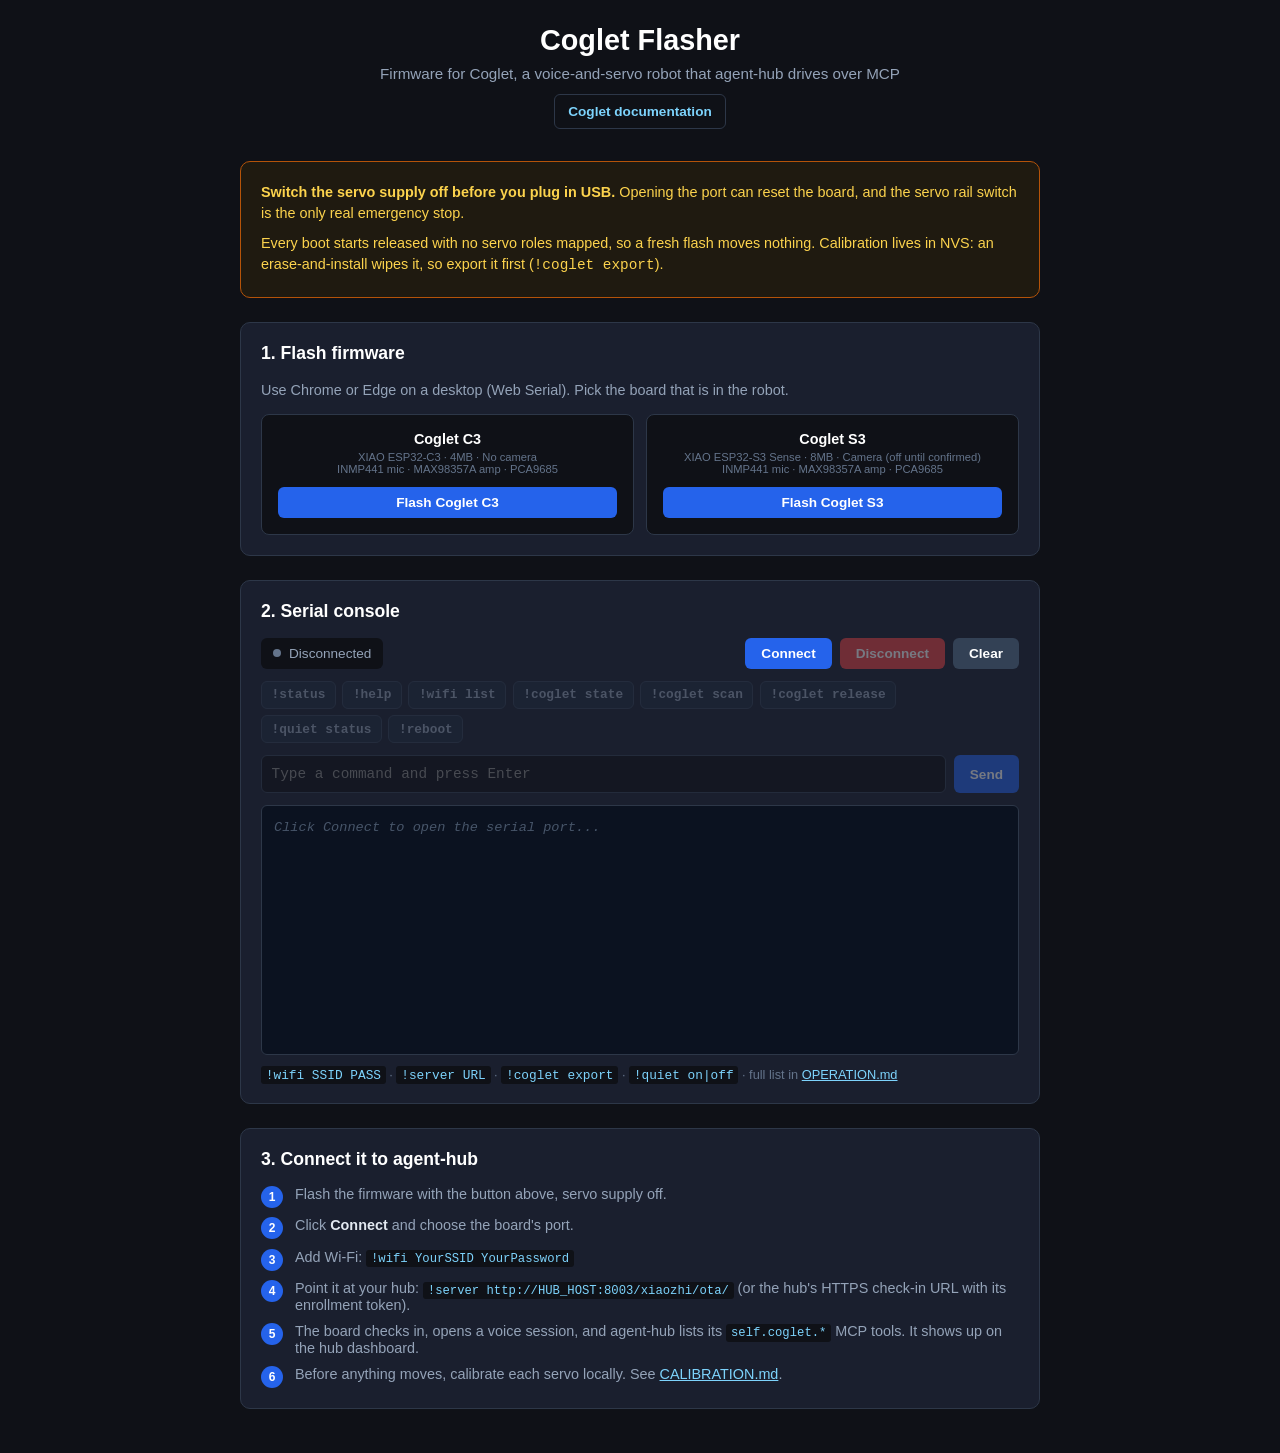
==== web-flasher/index.html @ ebdaf251 "Coglet: robot head for agent-hub, with its own C3 firmware The product home for Coglet: hardware and" ====
<!DOCTYPE html>
<html lang="en">
<head>
  <meta charset="UTF-8">
  <meta name="viewport" content="width=device-width, initial-scale=1.0">
  <title>Coglet Flasher</title>
  <link rel="icon" href="data:,">
  <script type="module" src="vendor/esp-web-tools.js"></script>
  <style>
    *, *::before, *::after { box-sizing: border-box; margin: 0; padding: 0; }

    body {
      font-family: -apple-system, BlinkMacSystemFont, "Segoe UI", Roboto, sans-serif;
      background: #0f1117;
      color: #e2e8f0;
      min-height: 100vh;
      padding: 1.5rem 1rem;
    }

    header {
      max-width: 800px;
      margin: 0 auto 2rem;
      text-align: center;
    }
    header h1 { font-size: 1.8rem; font-weight: 700; color: #fff; margin-bottom: .5rem; }
    header p  { color: #94a3b8; margin-top: .35rem; font-size: 0.95rem; }

    .section {
      max-width: 800px;
      margin: 0 auto 1.5rem;
      background: #1a1f2e;
      border: 1px solid #2d3748;
      border-radius: 10px;
      padding: 1.25rem;
    }

    .section-title {
      font-size: 1.1rem;
      font-weight: 600;
      color: #fff;
      margin-bottom: 1rem;
      display: flex;
      align-items: center;
      gap: 0.5rem;
    }

    /* Flash section */
    .boards {
      display: grid;
      grid-template-columns: repeat(auto-fit, minmax(180px, 1fr));
      gap: 0.75rem;
    }

    .board-card {
      background: #0f1117;
      border: 1px solid #2d3748;
      border-radius: 8px;
      padding: 1rem;
      text-align: center;
    }
    .board-card h3 { font-size: 0.9rem; color: #fff; margin-bottom: 0.25rem; }
    .board-card .specs { font-size: .7rem; color: #64748b; margin-bottom: 0.75rem; }
    .board-card .wiring-guide {
      display: block;
      margin-top: .6rem;
      font-size: .72rem;
      color: #7dd3fc;
      text-decoration: none;
    }
    .board-card .wiring-guide:hover { color: #bfdbfe; text-decoration: underline; }

    .flash-btn {
      width: 100%;
      padding: .5rem;
      background: #2563eb;
      color: #fff;
      border: none;
      border-radius: 6px;
      font-size: .85rem;
      font-weight: 600;
      cursor: pointer;
    }
    .flash-btn:hover { background: #1d4ed8; }

    /* Serial Console */
    .console-toolbar {
      display: flex;
      gap: 0.5rem;
      margin-bottom: 0.75rem;
      flex-wrap: wrap;
    }

    .status-box {
      display: flex;
      align-items: center;
      gap: 0.5rem;
      padding: 0.4rem 0.75rem;
      background: #0f1117;
      border-radius: 6px;
      font-size: 0.85rem;
      margin-right: auto;
    }

    .status-indicator {
      width: 8px;
      height: 8px;
      border-radius: 50%;
      background: #64748b;
    }
    .status-indicator.connecting { background: #f59e0b; }
    .status-indicator.connected { background: #22c55e; }
    .status-indicator.error { background: #ef4444; }

    .status-text { color: #94a3b8; }
    .status-text.connecting { color: #f59e0b; }
    .status-text.connected { color: #22c55e; }
    .status-text.error { color: #ef4444; }

    button {
      padding: 0.5rem 1rem;
      border: none;
      border-radius: 6px;
      font-size: 0.85rem;
      font-weight: 600;
      cursor: pointer;
      transition: opacity 0.2s;
    }
    button:hover:not(:disabled) { opacity: 0.9; }
    button:disabled {
      opacity: 0.4;
      cursor: not-allowed;
    }

    .btn-primary { background: #2563eb; color: #fff; }
    .btn-danger { background: #ef4444; color: #fff; }
    .btn-secondary { background: #334155; color: #fff; }

    .quick-btns {
      display: flex;
      gap: 0.4rem;
      margin-bottom: 0.75rem;
    }
    .quick-btn {
      padding: 0.35rem 0.6rem;
      background: #1e293b;
      border: 1px solid #334155;
      color: #94a3b8;
      font-family: monospace;
      font-size: 0.8rem;
    }
    .quick-btn:hover:not(:disabled) {
      background: #334155;
      color: #fff;
    }

    .input-row {
      display: flex;
      gap: 0.5rem;
      margin-bottom: 0.75rem;
    }
    #serial-input {
      flex: 1;
      padding: 0.6rem;
      background: #0f1117;
      border: 1px solid #2d3748;
      border-radius: 6px;
      color: #e2e8f0;
      font-family: monospace;
      font-size: 0.9rem;
    }
    #serial-input:focus { outline: none; border-color: #3b82f6; }
    #serial-input:disabled { opacity: 0.5; }

    #serial-output {
      min-height: 250px;
      max-height: 350px;
      overflow: auto;
      background: #0b1220;
      border: 1px solid #2d3748;
      border-radius: 6px;
      padding: 0.75rem;
      font-family: monospace;
      font-size: 0.85rem;
      line-height: 1.4;
      white-space: pre-wrap;
      color: #dbeafe;
    }

    .placeholder { color: #475569; font-style: italic; }
    .cmd-sent { color: #7dd3fc; }
    .cmd-error { color: #f87171; }
    .cmd-system { color: #64748b; }

    .help-text {
      margin-top: 0.75rem;
      font-size: 0.8rem;
      color: #64748b;
    }
    .help-text code {
      background: #0f1117;
      padding: 0.1rem 0.3rem;
      border-radius: 3px;
      color: #7dd3fc;
    }

    .docs-link {
      display: inline-flex;
      align-items: center;
      justify-content: center;
      margin-top: .75rem;
      padding: .55rem .8rem;
      background: #0f1117;
      border: 1px solid #2d3748;
      border-radius: 6px;
      color: #7dd3fc;
      text-decoration: none;
      font-size: .85rem;
      font-weight: 600;
    }
    .docs-link:hover {
      border-color: #3b82f6;
      color: #bfdbfe;
    }

    /* Setup guide */
    .steps {
      display: flex;
      flex-direction: column;
      gap: 0.6rem;
    }
    .step {
      display: flex;
      gap: 0.75rem;
      align-items: flex-start;
      font-size: 0.9rem;
      color: #94a3b8;
    }
    .step-num {
      width: 22px;
      height: 22px;
      background: #2563eb;
      color: #fff;
      border-radius: 50%;
      display: flex;
      align-items: center;
      justify-content: center;
      font-size: 0.75rem;
      font-weight: 600;
      flex-shrink: 0;
    }
    .step strong { color: #e2e8f0; }
    .step code {
      background: #0f1117;
      padding: 0.1rem 0.3rem;
      border-radius: 3px;
      color: #7dd3fc;
      font-size: 0.85em;
    }

    .quick-btns { flex-wrap: wrap; }
    .warning { border-color: #b45309; background: #1f1a10; }
    .warning p { color: #fcd34d; font-size: .9rem; line-height: 1.5; }
    .warning p + p { margin-top: .5rem; }
    .section p.lead { color: #94a3b8; font-size: .9rem; line-height: 1.5; margin-bottom: .75rem; }
    .section a { color: #7dd3fc; }
    .unsupported { color: #f87171; font-size: 0.8rem; margin-top: 0.5rem; }
  </style>
</head>
<body>

<header>
  <h1>Coglet Flasher</h1>
  <p>Firmware for Coglet, a voice-and-servo robot that agent-hub drives over MCP</p>
  <a class="docs-link" href="https://github.com/ricklon/coglet#readme">Coglet documentation</a>
</header>

<div class="section warning">
  <p><strong>Switch the servo supply off before you plug in USB.</strong> Opening the port can
  reset the board, and the servo rail switch is the only real emergency stop.</p>
  <p>Every boot starts released with no servo roles mapped, so a fresh flash moves nothing.
  Calibration lives in NVS: an erase-and-install wipes it, so export it first
  (<code>!coglet export</code>).</p>
</div>

<!-- FLASH SECTION -->
<div class="section">
  <div class="section-title">1. Flash firmware</div>
  <p class="lead">Use Chrome or Edge on a desktop (Web Serial). Pick the board that is in the robot.</p>
  <div class="boards">
    <div class="board-card">
      <h3>Coglet C3</h3>
      <div class="specs">XIAO ESP32-C3 · 4MB · No camera<br>INMP441 mic · MAX98357A amp · PCA9685</div>
      <esp-web-install-button manifest="manifest-coglet-c3.json">
        <button slot="activate" class="flash-btn">Flash Coglet C3</button>
        <span slot="unsupported" class="unsupported">This browser has no Web Serial. Use Chrome or Edge.</span>
      </esp-web-install-button>
    </div>
    <div class="board-card">
      <h3>Coglet S3</h3>
      <div class="specs">XIAO ESP32-S3 Sense · 8MB · Camera (off until confirmed)<br>INMP441 mic · MAX98357A amp · PCA9685</div>
      <esp-web-install-button manifest="manifest-coglet.json">
        <button slot="activate" class="flash-btn">Flash Coglet S3</button>
        <span slot="unsupported" class="unsupported">This browser has no Web Serial. Use Chrome or Edge.</span>
      </esp-web-install-button>
    </div>
  </div>
</div>

<!-- SERIAL CONSOLE SECTION -->
<div class="section">
  <div class="section-title">2. Serial console</div>

  <div class="console-toolbar">
    <div class="status-box">
      <span id="status-dot" class="status-indicator"></span>
      <span id="status-text" class="status-text">Disconnected</span>
    </div>
    <button id="btn-connect" class="btn-primary">Connect</button>
    <button id="btn-disconnect" class="btn-danger" disabled>Disconnect</button>
    <button id="btn-clear" class="btn-secondary" disabled>Clear</button>
  </div>

  <div class="quick-btns">
    <button class="quick-btn" data-cmd="!status" disabled>!status</button>
    <button class="quick-btn" data-cmd="!help" disabled>!help</button>
    <button class="quick-btn" data-cmd="!wifi list" disabled>!wifi list</button>
    <button class="quick-btn" data-cmd="!coglet state" disabled>!coglet state</button>
    <button class="quick-btn" data-cmd="!coglet scan" disabled>!coglet scan</button>
    <button class="quick-btn" data-cmd="!coglet release" disabled>!coglet release</button>
    <button class="quick-btn" data-cmd="!quiet status" disabled>!quiet status</button>
    <button class="quick-btn" data-cmd="!reboot" disabled>!reboot</button>
  </div>

  <div class="input-row">
    <input id="serial-input" type="text" placeholder="Type a command and press Enter" disabled>
    <button id="btn-send" class="btn-primary" disabled>Send</button>
  </div>

  <pre id="serial-output"><span class="placeholder">Click Connect to open the serial port...</span></pre>

  <div class="help-text">
    <code>!wifi SSID PASS</code> · <code>!server URL</code> · <code>!coglet export</code> ·
    <code>!quiet on|off</code> · full list in
    <a href="https://github.com/ricklon/coglet/blob/main/docs/OPERATION.md">OPERATION.md</a>
  </div>
</div>

<!-- SETUP GUIDE -->
<div class="section">
  <div class="section-title">3. Connect it to agent-hub</div>
  <div class="steps">
    <div class="step"><span class="step-num">1</span><div>Flash the firmware with the button above, servo supply off.</div></div>
    <div class="step"><span class="step-num">2</span><div>Click <strong>Connect</strong> and choose the board's port.</div></div>
    <div class="step"><span class="step-num">3</span><div>Add Wi-Fi: <code>!wifi YourSSID YourPassword</code></div></div>
    <div class="step"><span class="step-num">4</span><div>Point it at your hub: <code>!server http://HUB_HOST:8003/xiaozhi/ota/</code>
      (or the hub's HTTPS check-in URL with its enrollment token).</div></div>
    <div class="step"><span class="step-num">5</span><div>The board checks in, opens a voice session, and agent-hub lists its
      <code>self.coglet.*</code> MCP tools. It shows up on the hub dashboard.</div></div>
    <div class="step"><span class="step-num">6</span><div>Before anything moves, calibrate each servo locally. See
      <a href="https://github.com/ricklon/coglet/blob/main/docs/CALIBRATION.md">CALIBRATION.md</a>.</div></div>
  </div>
</div>

<script src="serial-console.js"></script>

</body>
</html>
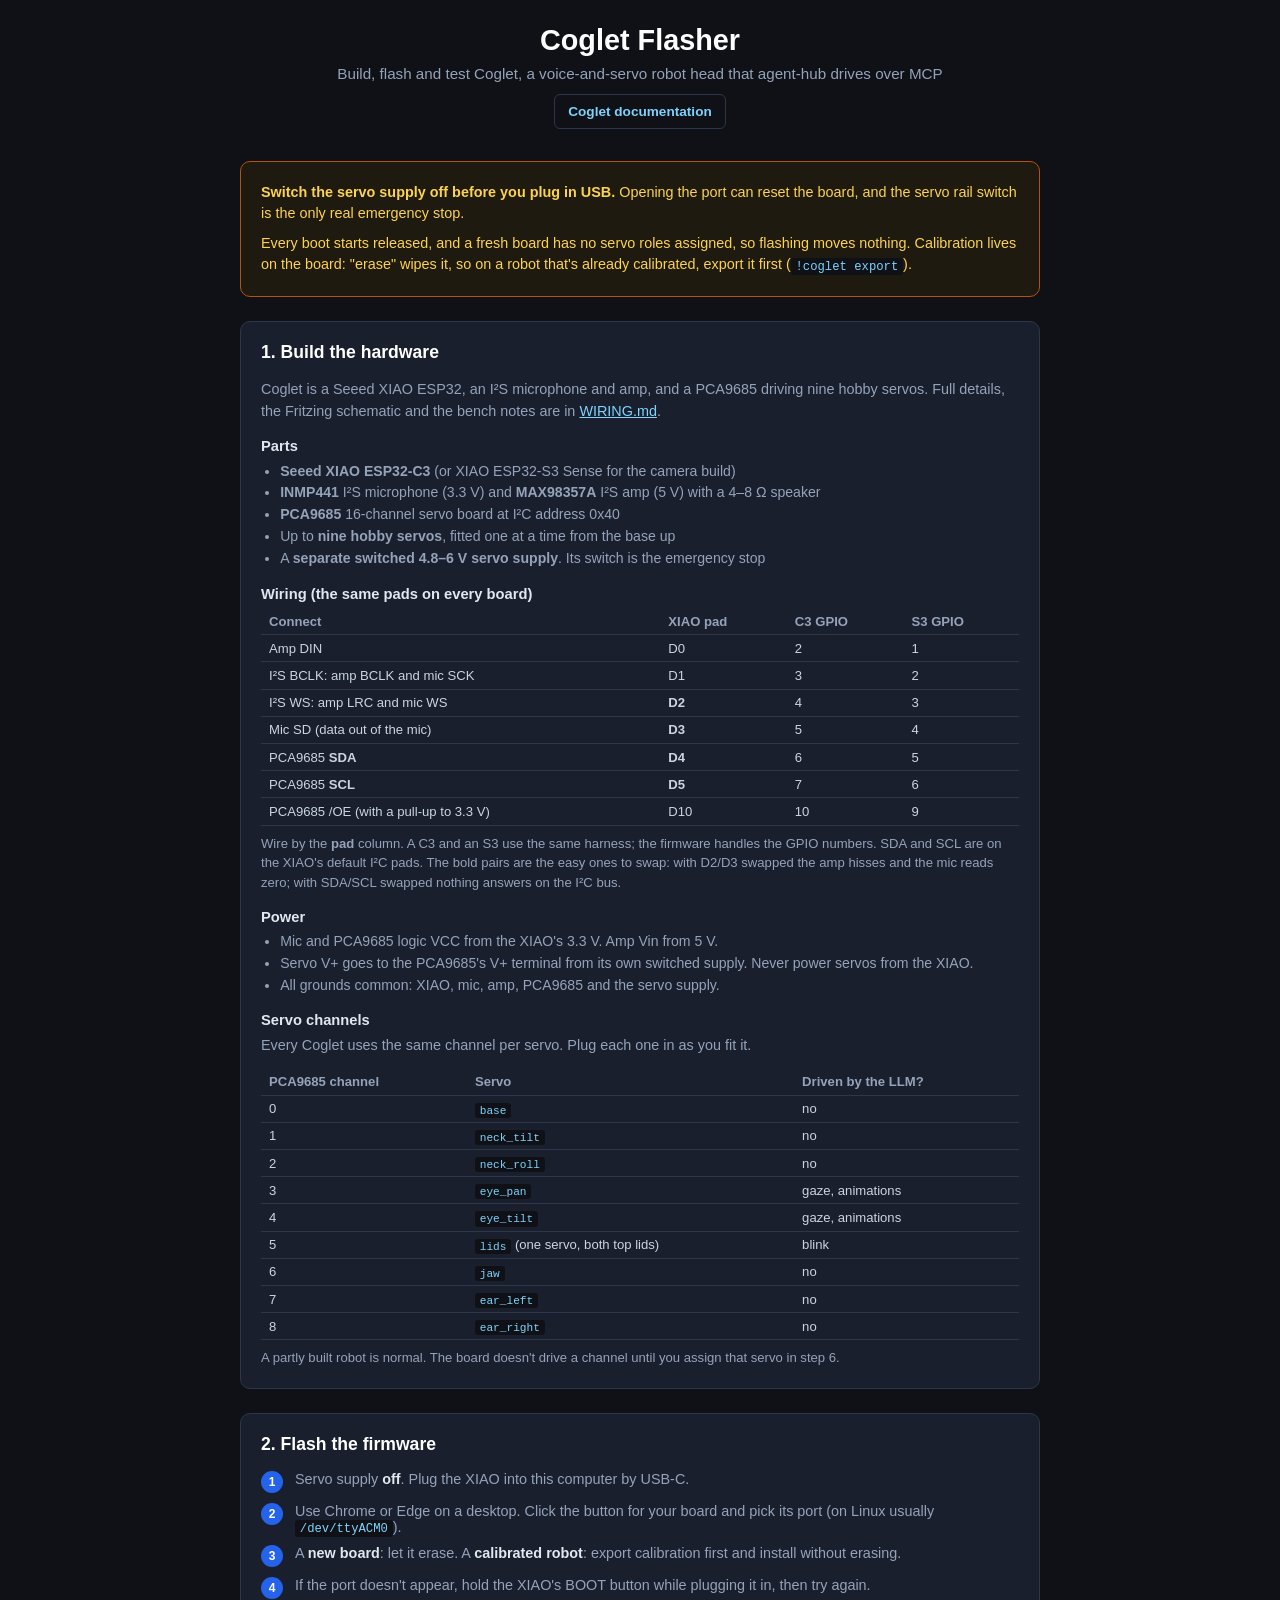
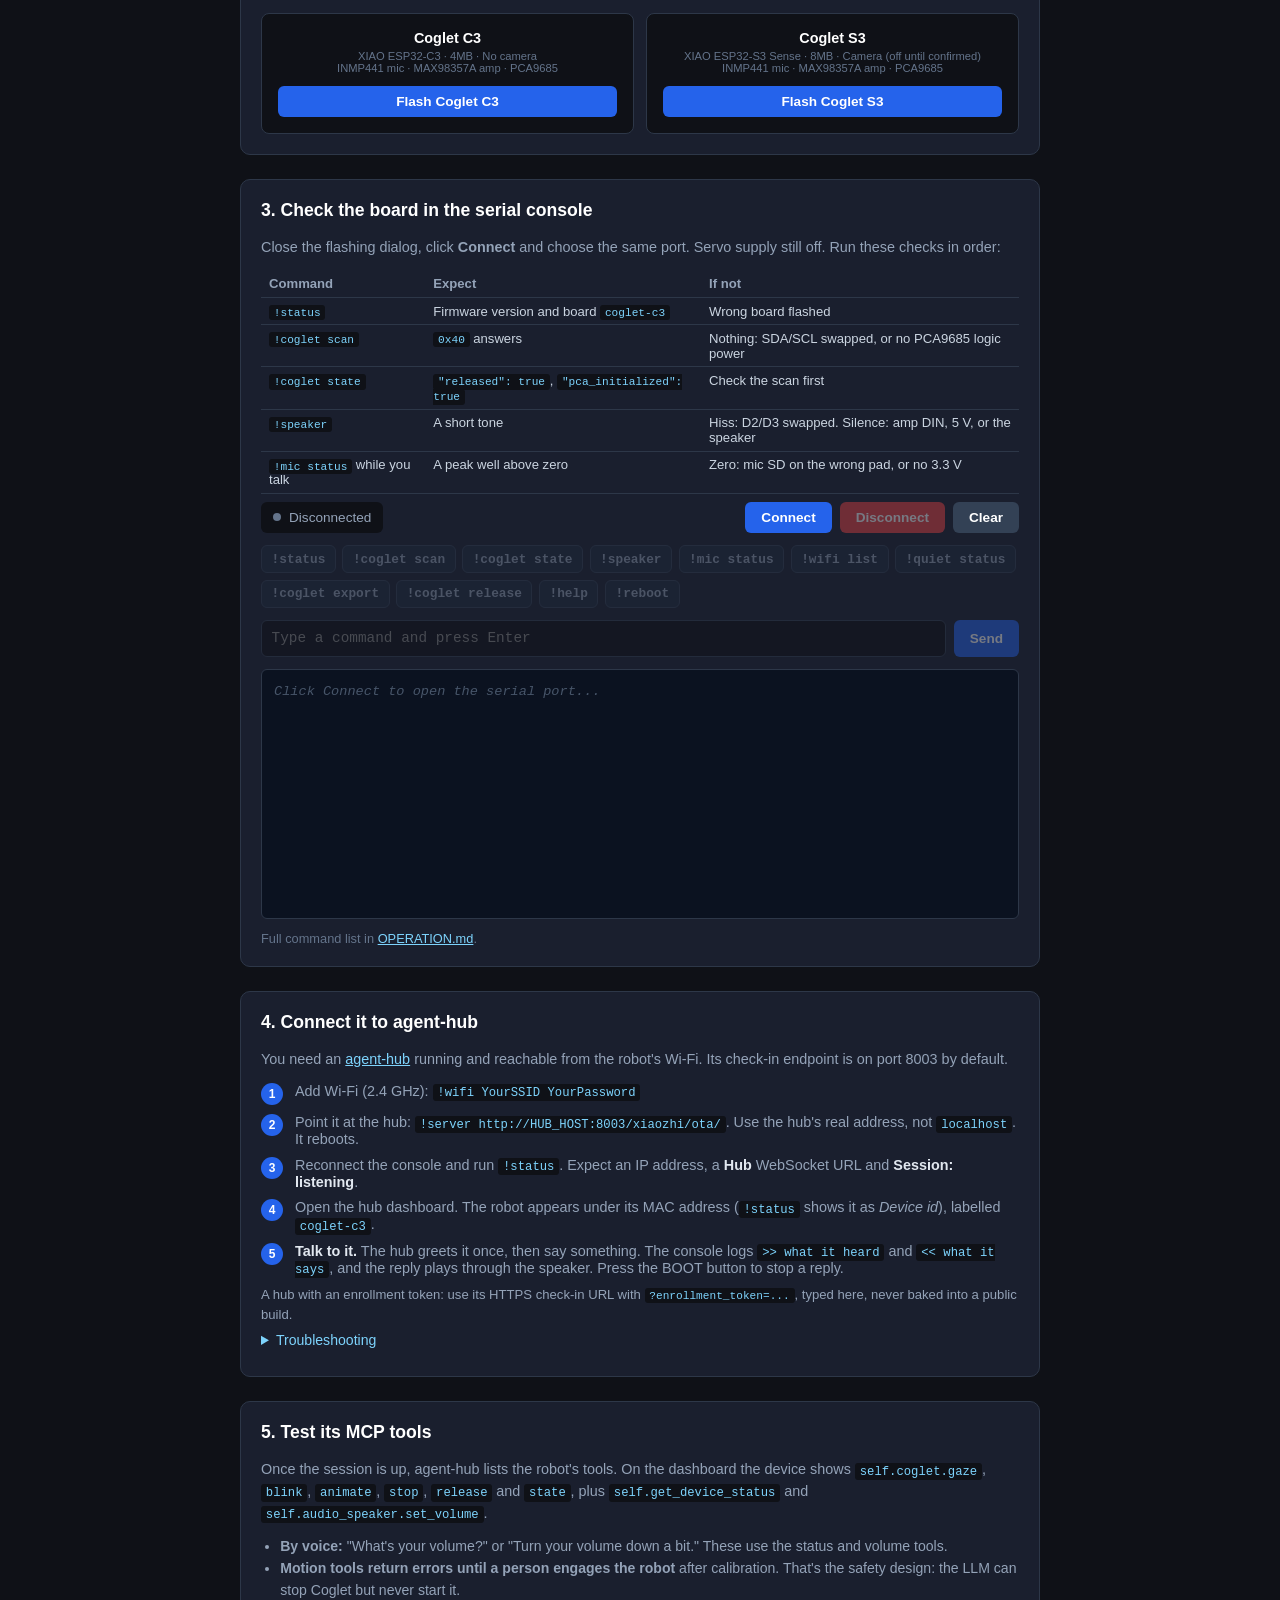
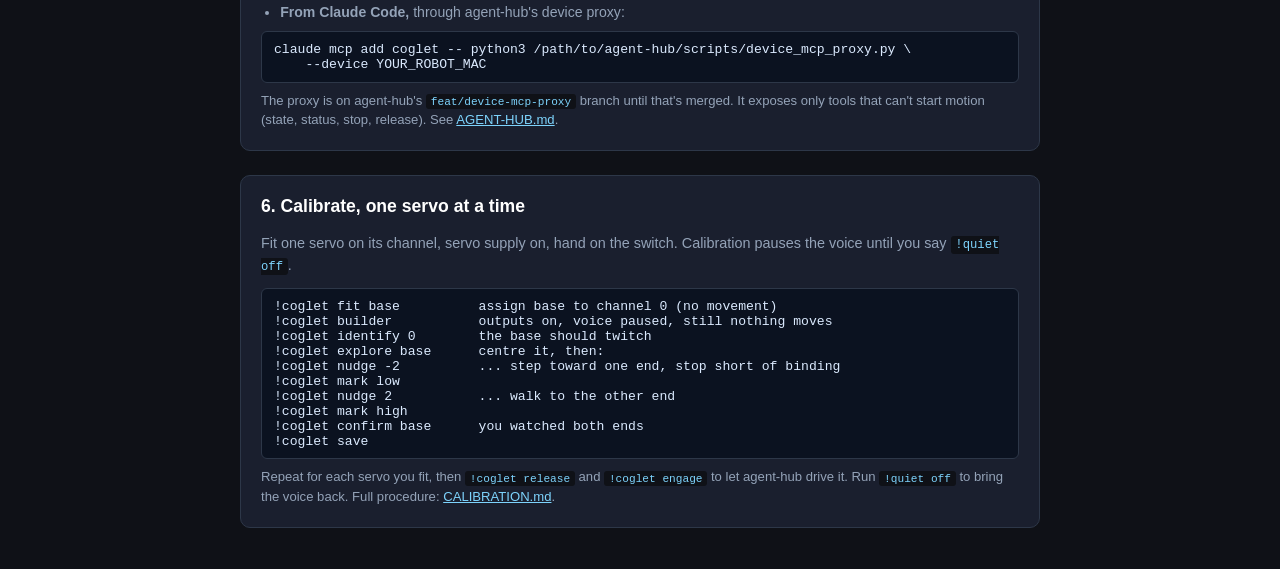
==== commit 37e38b53: "Standard servo and pad maps; flasher walkthrough - One pad map for every board, set by the S3: D0 am" ====
--- a/web-flasher/index.html
+++ b/web-flasher/index.html
@@ -264,29 +264,113 @@
     .section p.lead { color: #94a3b8; font-size: .9rem; line-height: 1.5; margin-bottom: .75rem; }
     .section a { color: #7dd3fc; }
     .unsupported { color: #f87171; font-size: 0.8rem; margin-top: 0.5rem; }
+
+    /* Walkthrough */
+    .section h4 { color: #e2e8f0; font-size: .92rem; margin: 1rem 0 .4rem; }
+    .section ul { margin: .25rem 0 .5rem 1.2rem; color: #94a3b8; font-size: .88rem; line-height: 1.55; }
+    .section li code, .section p code, td code {
+      background: #0f1117; padding: .1rem .3rem; border-radius: 3px; color: #7dd3fc; font-size: .85em;
+    }
+    .table-wrap { overflow-x: auto; margin: .25rem 0 .5rem; }
+    table { width: 100%; border-collapse: collapse; font-size: .82rem; }
+    th, td { text-align: left; padding: .35rem .5rem; border-bottom: 1px solid #2d3748; color: #cbd5e1; vertical-align: top; }
+    th { color: #94a3b8; font-weight: 600; }
+    details { margin: .5rem 0; }
+    summary { cursor: pointer; color: #7dd3fc; font-size: .88rem; }
+    .check { color: #86efac; }
+    .note { font-size: .82rem; color: #94a3b8; margin-top: .5rem; line-height: 1.5; }
+    pre.cmds {
+      background: #0b1220; border: 1px solid #2d3748; border-radius: 6px; padding: .6rem .75rem;
+      font-family: monospace; font-size: .82rem; color: #dbeafe; overflow-x: auto; margin: .35rem 0 .5rem;
+    }
   </style>
 </head>
 <body>
 
 <header>
   <h1>Coglet Flasher</h1>
-  <p>Firmware for Coglet, a voice-and-servo robot that agent-hub drives over MCP</p>
+  <p>Build, flash and test Coglet, a voice-and-servo robot head that agent-hub drives over MCP</p>
   <a class="docs-link" href="https://github.com/ricklon/coglet#readme">Coglet documentation</a>
 </header>
 
 <div class="section warning">
   <p><strong>Switch the servo supply off before you plug in USB.</strong> Opening the port can
   reset the board, and the servo rail switch is the only real emergency stop.</p>
-  <p>Every boot starts released with no servo roles mapped, so a fresh flash moves nothing.
-  Calibration lives in NVS: an erase-and-install wipes it, so export it first
-  (<code>!coglet export</code>).</p>
-</div>
-
-<!-- FLASH SECTION -->
+  <p>Every boot starts released, and a fresh board has no servo roles assigned, so flashing
+  moves nothing. Calibration lives on the board: "erase" wipes it, so on a robot that's
+  already calibrated, export it first (<code>!coglet export</code>).</p>
+</div>
+
+<!-- 1. HARDWARE -->
 <div class="section">
-  <div class="section-title">1. Flash firmware</div>
-  <p class="lead">Use Chrome or Edge on a desktop (Web Serial). Pick the board that is in the robot.</p>
-  <div class="boards">
+  <div class="section-title">1. Build the hardware</div>
+  <p class="lead">Coglet is a Seeed XIAO ESP32, an I²S microphone and amp, and a PCA9685 driving nine
+  hobby servos. Full details, the Fritzing schematic and the bench notes are in
+  <a href="https://github.com/ricklon/coglet/blob/main/hardware/WIRING.md">WIRING.md</a>.</p>
+
+  <h4>Parts</h4>
+  <ul>
+    <li><strong>Seeed XIAO ESP32-C3</strong> (or XIAO ESP32-S3 Sense for the camera build)</li>
+    <li><strong>INMP441</strong> I²S microphone (3.3 V) and <strong>MAX98357A</strong> I²S amp (5 V) with a 4–8 Ω speaker</li>
+    <li><strong>PCA9685</strong> 16-channel servo board at I²C address 0x40</li>
+    <li>Up to <strong>nine hobby servos</strong>, fitted one at a time from the base up</li>
+    <li>A <strong>separate switched 4.8–6 V servo supply</strong>. Its switch is the emergency stop</li>
+  </ul>
+
+  <h4>Wiring (the same pads on every board)</h4>
+  <div class="table-wrap"><table>
+    <tr><th>Connect</th><th>XIAO pad</th><th>C3 GPIO</th><th>S3 GPIO</th></tr>
+    <tr><td>Amp DIN</td><td>D0</td><td>2</td><td>1</td></tr>
+    <tr><td>I²S BCLK: amp BCLK and mic SCK</td><td>D1</td><td>3</td><td>2</td></tr>
+    <tr><td>I²S WS: amp LRC and mic WS</td><td><strong>D2</strong></td><td>4</td><td>3</td></tr>
+    <tr><td>Mic SD (data out of the mic)</td><td><strong>D3</strong></td><td>5</td><td>4</td></tr>
+    <tr><td>PCA9685 <strong>SDA</strong></td><td><strong>D4</strong></td><td>6</td><td>5</td></tr>
+    <tr><td>PCA9685 <strong>SCL</strong></td><td><strong>D5</strong></td><td>7</td><td>6</td></tr>
+    <tr><td>PCA9685 /OE (with a pull-up to 3.3 V)</td><td>D10</td><td>10</td><td>9</td></tr>
+  </table></div>
+  <p class="note">Wire by the <strong>pad</strong> column. A C3 and an S3 use the same harness; the firmware
+  handles the GPIO numbers. SDA and SCL are on the XIAO's default I²C pads. The bold pairs are the easy
+  ones to swap: with D2/D3 swapped the amp hisses and the mic reads zero; with SDA/SCL swapped nothing
+  answers on the I²C bus.</p>
+
+  <h4>Power</h4>
+  <ul>
+    <li>Mic and PCA9685 logic VCC from the XIAO's 3.3 V. Amp Vin from 5 V.</li>
+    <li>Servo V+ goes to the PCA9685's V+ terminal from its own switched supply. Never power
+      servos from the XIAO.</li>
+    <li>All grounds common: XIAO, mic, amp, PCA9685 and the servo supply.</li>
+  </ul>
+
+  <h4>Servo channels</h4>
+  <p class="lead">Every Coglet uses the same channel per servo. Plug each one in as you fit it.</p>
+  <div class="table-wrap"><table>
+    <tr><th>PCA9685 channel</th><th>Servo</th><th>Driven by the LLM?</th></tr>
+    <tr><td>0</td><td><code>base</code></td><td>no</td></tr>
+    <tr><td>1</td><td><code>neck_tilt</code></td><td>no</td></tr>
+    <tr><td>2</td><td><code>neck_roll</code></td><td>no</td></tr>
+    <tr><td>3</td><td><code>eye_pan</code></td><td>gaze, animations</td></tr>
+    <tr><td>4</td><td><code>eye_tilt</code></td><td>gaze, animations</td></tr>
+    <tr><td>5</td><td><code>lids</code> (one servo, both top lids)</td><td>blink</td></tr>
+    <tr><td>6</td><td><code>jaw</code></td><td>no</td></tr>
+    <tr><td>7</td><td><code>ear_left</code></td><td>no</td></tr>
+    <tr><td>8</td><td><code>ear_right</code></td><td>no</td></tr>
+  </table></div>
+  <p class="note">A partly built robot is normal. The board doesn't drive a channel until you
+  assign that servo in step 6.</p>
+</div>
+
+<!-- 2. FLASH -->
+<div class="section">
+  <div class="section-title">2. Flash the firmware</div>
+  <div class="steps">
+    <div class="step"><span class="step-num">1</span><div>Servo supply <strong>off</strong>. Plug the XIAO into this computer by USB-C.</div></div>
+    <div class="step"><span class="step-num">2</span><div>Use Chrome or Edge on a desktop. Click the button for your board and pick its port
+      (on Linux usually <code>/dev/ttyACM0</code>).</div></div>
+    <div class="step"><span class="step-num">3</span><div>A <strong>new board</strong>: let it erase. A <strong>calibrated robot</strong>:
+      export calibration first and install without erasing.</div></div>
+    <div class="step"><span class="step-num">4</span><div>If the port doesn't appear, hold the XIAO's BOOT button while plugging it in, then try again.</div></div>
+  </div>
+  <div class="boards" style="margin-top: .9rem">
     <div class="board-card">
       <h3>Coglet C3</h3>
       <div class="specs">XIAO ESP32-C3 · 4MB · No camera<br>INMP441 mic · MAX98357A amp · PCA9685</div>
@@ -306,9 +390,19 @@
   </div>
 </div>
 
-<!-- SERIAL CONSOLE SECTION -->
+<!-- 3. CONSOLE + BENCH CHECKS -->
 <div class="section">
-  <div class="section-title">2. Serial console</div>
+  <div class="section-title">3. Check the board in the serial console</div>
+  <p class="lead">Close the flashing dialog, click <strong>Connect</strong> and choose the same port.
+  Servo supply still off. Run these checks in order:</p>
+  <div class="table-wrap"><table>
+    <tr><th>Command</th><th>Expect</th><th>If not</th></tr>
+    <tr><td><code>!status</code></td><td>Firmware version and board <code>coglet-c3</code></td><td>Wrong board flashed</td></tr>
+    <tr><td><code>!coglet scan</code></td><td><code>0x40</code> answers</td><td>Nothing: SDA/SCL swapped, or no PCA9685 logic power</td></tr>
+    <tr><td><code>!coglet state</code></td><td><code>"released": true</code>, <code>"pca_initialized": true</code></td><td>Check the scan first</td></tr>
+    <tr><td><code>!speaker</code></td><td>A short tone</td><td>Hiss: D2/D3 swapped. Silence: amp DIN, 5 V, or the speaker</td></tr>
+    <tr><td><code>!mic status</code> while you talk</td><td>A peak well above zero</td><td>Zero: mic SD on the wrong pad, or no 3.3 V</td></tr>
+  </table></div>
 
   <div class="console-toolbar">
     <div class="status-box">
@@ -322,12 +416,15 @@
 
   <div class="quick-btns">
     <button class="quick-btn" data-cmd="!status" disabled>!status</button>
+    <button class="quick-btn" data-cmd="!coglet scan" disabled>!coglet scan</button>
+    <button class="quick-btn" data-cmd="!coglet state" disabled>!coglet state</button>
+    <button class="quick-btn" data-cmd="!speaker" disabled>!speaker</button>
+    <button class="quick-btn" data-cmd="!mic status" disabled>!mic status</button>
+    <button class="quick-btn" data-cmd="!wifi list" disabled>!wifi list</button>
+    <button class="quick-btn" data-cmd="!quiet status" disabled>!quiet status</button>
+    <button class="quick-btn" data-cmd="!coglet export" disabled>!coglet export</button>
+    <button class="quick-btn" data-cmd="!coglet release" disabled>!coglet release</button>
     <button class="quick-btn" data-cmd="!help" disabled>!help</button>
-    <button class="quick-btn" data-cmd="!wifi list" disabled>!wifi list</button>
-    <button class="quick-btn" data-cmd="!coglet state" disabled>!coglet state</button>
-    <button class="quick-btn" data-cmd="!coglet scan" disabled>!coglet scan</button>
-    <button class="quick-btn" data-cmd="!coglet release" disabled>!coglet release</button>
-    <button class="quick-btn" data-cmd="!quiet status" disabled>!quiet status</button>
     <button class="quick-btn" data-cmd="!reboot" disabled>!reboot</button>
   </div>
 
@@ -339,26 +436,82 @@
   <pre id="serial-output"><span class="placeholder">Click Connect to open the serial port...</span></pre>
 
   <div class="help-text">
-    <code>!wifi SSID PASS</code> · <code>!server URL</code> · <code>!coglet export</code> ·
-    <code>!quiet on|off</code> · full list in
-    <a href="https://github.com/ricklon/coglet/blob/main/docs/OPERATION.md">OPERATION.md</a>
-  </div>
-</div>
-
-<!-- SETUP GUIDE -->
+    Full command list in <a href="https://github.com/ricklon/coglet/blob/main/docs/OPERATION.md">OPERATION.md</a>.
+  </div>
+</div>
+
+<!-- 4. AGENT-HUB -->
 <div class="section">
-  <div class="section-title">3. Connect it to agent-hub</div>
+  <div class="section-title">4. Connect it to agent-hub</div>
+  <p class="lead">You need an <a href="https://github.com/ricklon/agent-hub">agent-hub</a> running and
+  reachable from the robot's Wi-Fi. Its check-in endpoint is on port 8003 by default.</p>
   <div class="steps">
-    <div class="step"><span class="step-num">1</span><div>Flash the firmware with the button above, servo supply off.</div></div>
-    <div class="step"><span class="step-num">2</span><div>Click <strong>Connect</strong> and choose the board's port.</div></div>
-    <div class="step"><span class="step-num">3</span><div>Add Wi-Fi: <code>!wifi YourSSID YourPassword</code></div></div>
-    <div class="step"><span class="step-num">4</span><div>Point it at your hub: <code>!server http://HUB_HOST:8003/xiaozhi/ota/</code>
-      (or the hub's HTTPS check-in URL with its enrollment token).</div></div>
-    <div class="step"><span class="step-num">5</span><div>The board checks in, opens a voice session, and agent-hub lists its
-      <code>self.coglet.*</code> MCP tools. It shows up on the hub dashboard.</div></div>
-    <div class="step"><span class="step-num">6</span><div>Before anything moves, calibrate each servo locally. See
-      <a href="https://github.com/ricklon/coglet/blob/main/docs/CALIBRATION.md">CALIBRATION.md</a>.</div></div>
-  </div>
+    <div class="step"><span class="step-num">1</span><div>Add Wi-Fi (2.4 GHz): <code>!wifi YourSSID YourPassword</code></div></div>
+    <div class="step"><span class="step-num">2</span><div>Point it at the hub: <code>!server http://HUB_HOST:8003/xiaozhi/ota/</code>.
+      Use the hub's real address, not <code>localhost</code>. It reboots.</div></div>
+    <div class="step"><span class="step-num">3</span><div>Reconnect the console and run <code>!status</code>. Expect an IP address, a
+      <strong>Hub</strong> WebSocket URL and <strong>Session: listening</strong>.</div></div>
+    <div class="step"><span class="step-num">4</span><div>Open the hub dashboard. The robot appears under its MAC address
+      (<code>!status</code> shows it as <em>Device id</em>), labelled <code>coglet-c3</code>.</div></div>
+    <div class="step"><span class="step-num">5</span><div><strong>Talk to it.</strong> The hub greets it once, then say something.
+      The console logs <code>&gt;&gt; what it heard</code> and <code>&lt;&lt; what it says</code>, and the reply plays
+      through the speaker. Press the BOOT button to stop a reply.</div></div>
+  </div>
+  <p class="note">A hub with an enrollment token: use its HTTPS check-in URL with
+  <code>?enrollment_token=...</code>, typed here, never baked into a public build.</p>
+
+  <details>
+    <summary>Troubleshooting</summary>
+    <div class="table-wrap"><table>
+      <tr><th>Symptom</th><th>Check</th></tr>
+      <tr><td>No IP in <code>!status</code></td><td><code>!wifi list</code>; 2.4 GHz network; password. Re-add with <code>!wifi</code></td></tr>
+      <tr><td>"Check-in ... failed: HTTP -1"</td><td>Hub address or port wrong, or a firewall. From a computer on the same Wi-Fi: <code>curl http://HUB_HOST:8003/xiaozhi/ota/</code></td></tr>
+      <tr><td>HTTP 401 at check-in</td><td>The hub wants an enrollment token in the URL</td></tr>
+      <tr><td>Session stuck on <em>connecting</em></td><td>The hub's WebSocket URL (shown by <code>!status</code>) must be reachable from the robot</td></tr>
+      <tr><td>It hears nothing</td><td><code>!mic status</code> while talking; <code>!quiet status</code> must be off</td></tr>
+      <tr><td>No sound from replies</td><td><code>!speaker</code>, then <code>!speaker vol 70</code></td></tr>
+    </table></div>
+  </details>
+</div>
+
+<!-- 5. TOOLS -->
+<div class="section">
+  <div class="section-title">5. Test its MCP tools</div>
+  <p class="lead">Once the session is up, agent-hub lists the robot's tools. On the dashboard the device
+  shows <code>self.coglet.gaze</code>, <code>blink</code>, <code>animate</code>, <code>stop</code>,
+  <code>release</code> and <code>state</code>, plus <code>self.get_device_status</code> and
+  <code>self.audio_speaker.set_volume</code>.</p>
+  <ul>
+    <li><strong>By voice:</strong> "What's your volume?" or "Turn your volume down a bit." These use the status and volume tools.</li>
+    <li><strong>Motion tools return errors until a person engages the robot</strong> after calibration. That's
+      the safety design: the LLM can stop Coglet but never start it.</li>
+    <li><strong>From Claude Code,</strong> through agent-hub's device proxy:</li>
+  </ul>
+  <pre class="cmds">claude mcp add coglet -- python3 /path/to/agent-hub/scripts/device_mcp_proxy.py \
+    --device YOUR_ROBOT_MAC</pre>
+  <p class="note">The proxy is on agent-hub's <code>feat/device-mcp-proxy</code> branch until that's merged. It
+  exposes only tools that can't start motion (state, status, stop, release). See
+  <a href="https://github.com/ricklon/coglet/blob/main/docs/AGENT-HUB.md">AGENT-HUB.md</a>.</p>
+</div>
+
+<!-- 6. CALIBRATE -->
+<div class="section">
+  <div class="section-title">6. Calibrate, one servo at a time</div>
+  <p class="lead">Fit one servo on its channel, servo supply on, hand on the switch. Calibration pauses the
+  voice until you say <code>!quiet off</code>.</p>
+  <pre class="cmds">!coglet fit base          assign base to channel 0 (no movement)
+!coglet builder           outputs on, voice paused, still nothing moves
+!coglet identify 0        the base should twitch
+!coglet explore base      centre it, then:
+!coglet nudge -2          ... step toward one end, stop short of binding
+!coglet mark low
+!coglet nudge 2           ... walk to the other end
+!coglet mark high
+!coglet confirm base      you watched both ends
+!coglet save</pre>
+  <p class="note">Repeat for each servo you fit, then <code>!coglet release</code> and
+  <code>!coglet engage</code> to let agent-hub drive it. Run <code>!quiet off</code> to bring the voice back.
+  Full procedure: <a href="https://github.com/ricklon/coglet/blob/main/docs/CALIBRATION.md">CALIBRATION.md</a>.</p>
 </div>
 
 <script src="serial-console.js"></script>
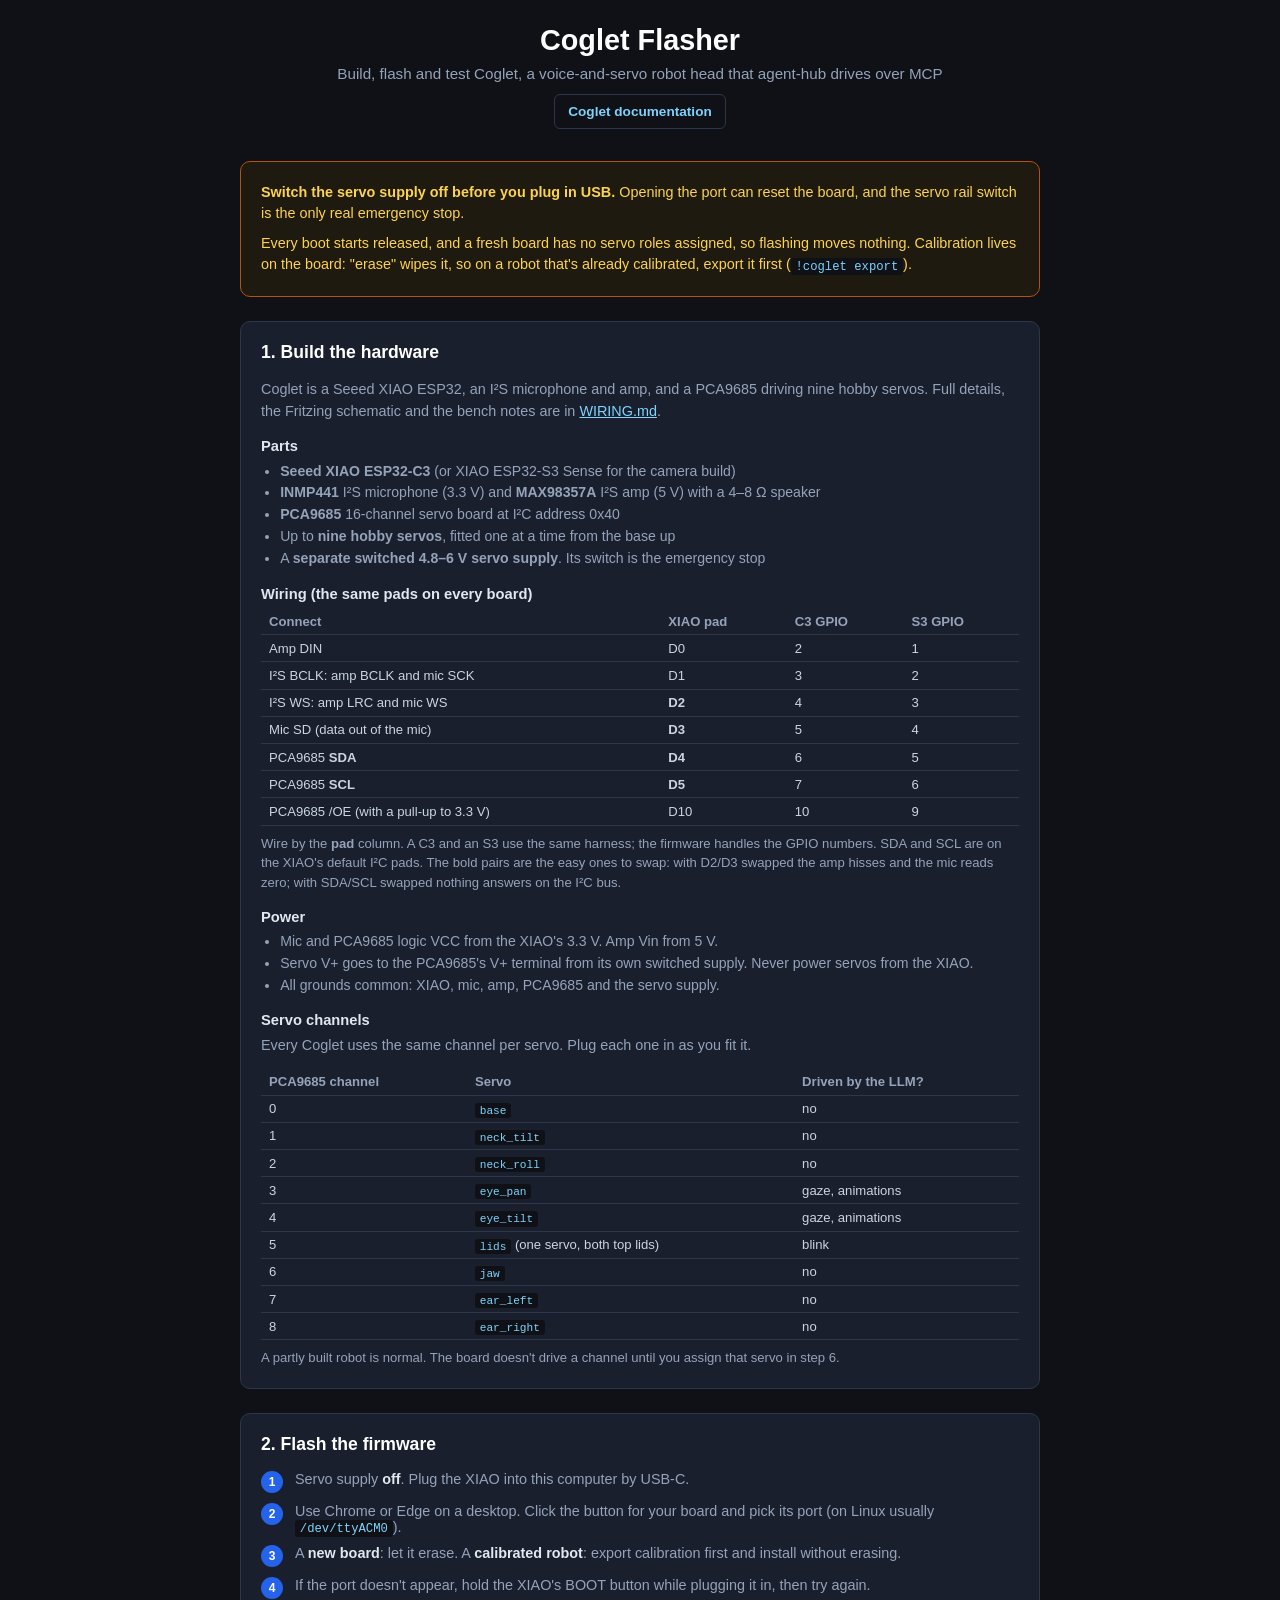
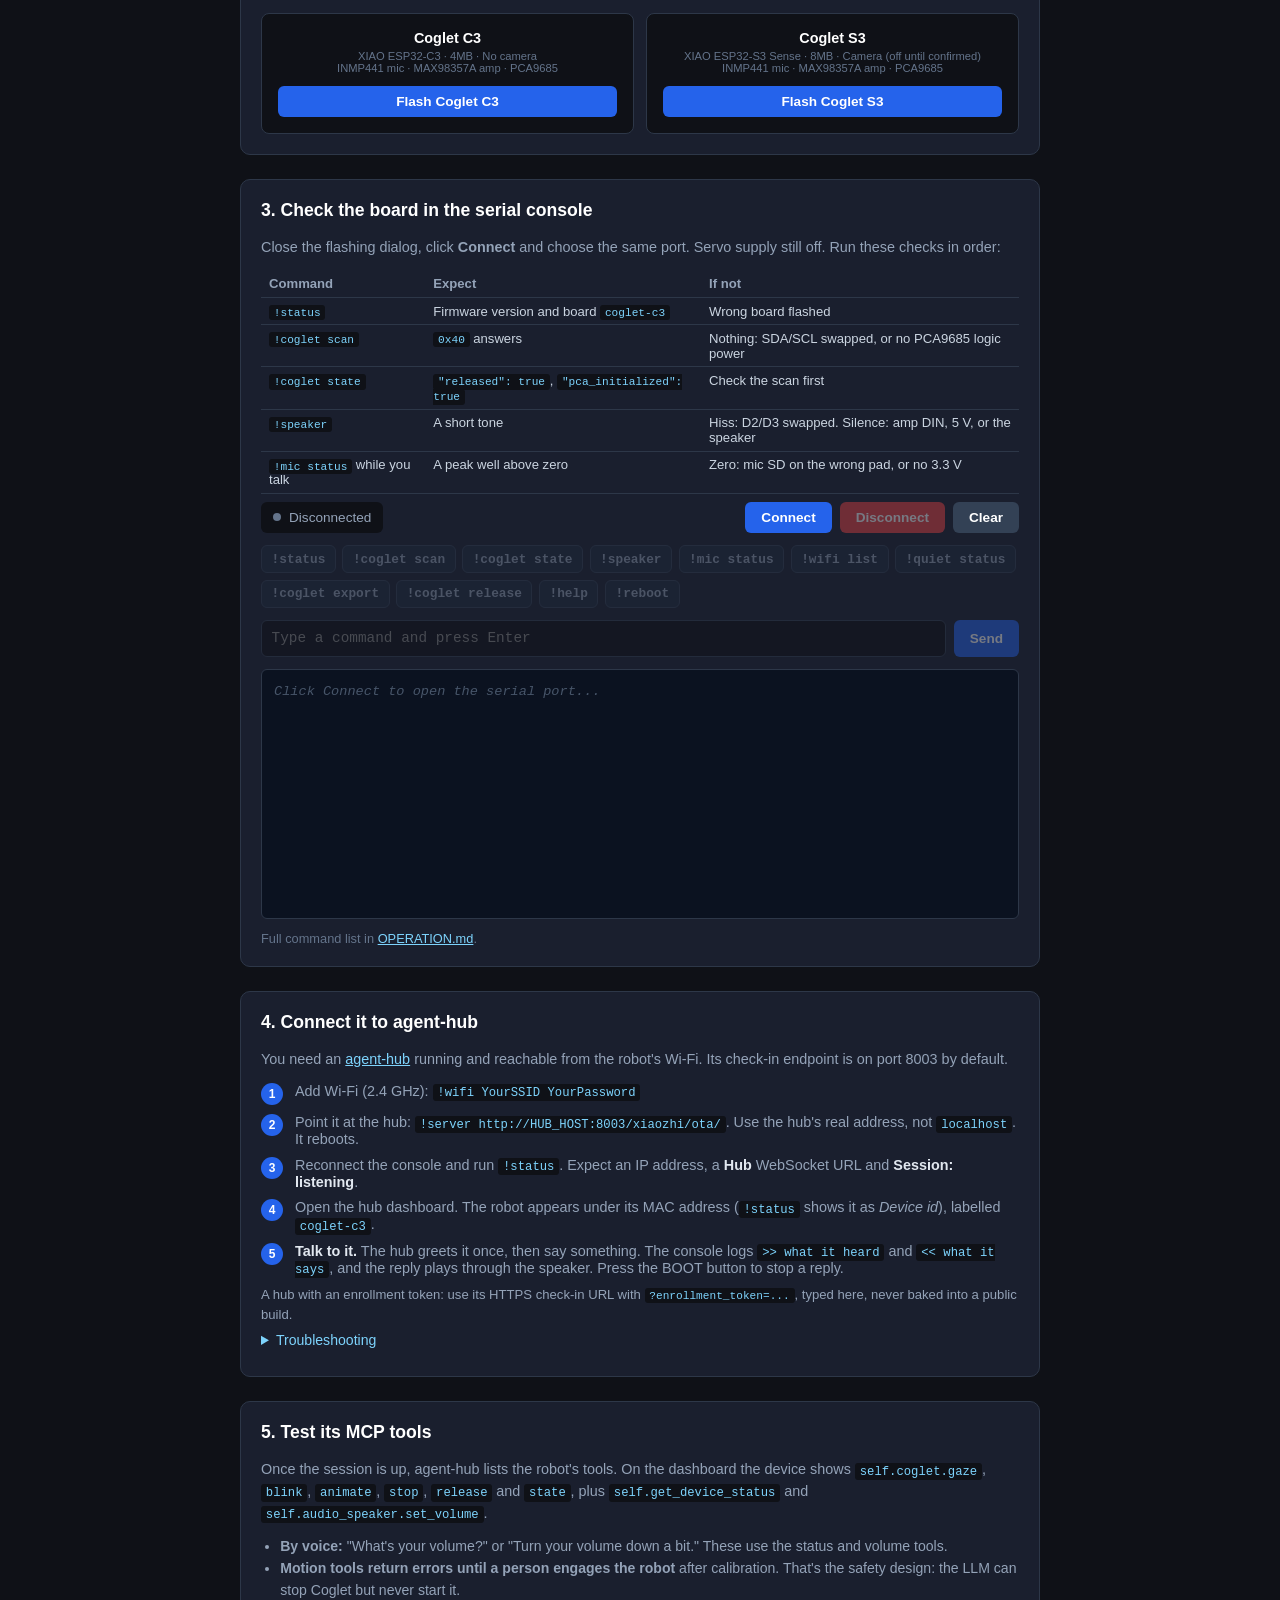
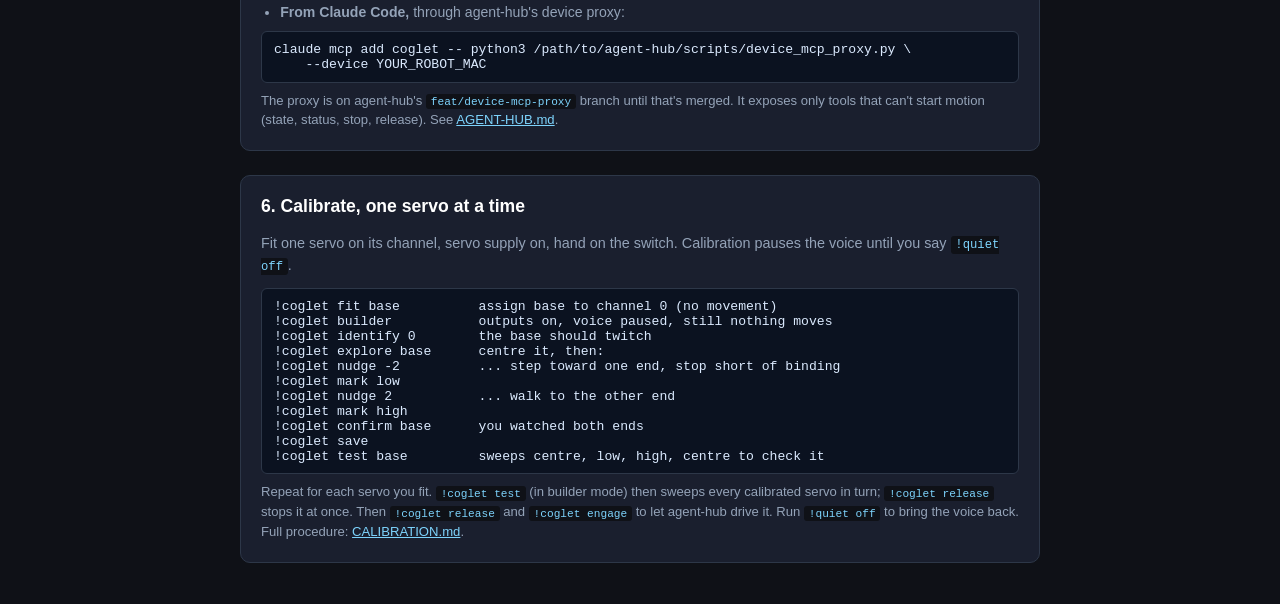
==== commit e32c36a3: "Add !coglet test: sweep servos through their calibrated windows `!coglet test ROLE` sweeps one role " ====
--- a/web-flasher/index.html
+++ b/web-flasher/index.html
@@ -508,8 +508,10 @@
 !coglet nudge 2           ... walk to the other end
 !coglet mark high
 !coglet confirm base      you watched both ends
-!coglet save</pre>
-  <p class="note">Repeat for each servo you fit, then <code>!coglet release</code> and
+!coglet save
+!coglet test base         sweeps centre, low, high, centre to check it</pre>
+  <p class="note">Repeat for each servo you fit. <code>!coglet test</code> (in builder mode) then sweeps every
+  calibrated servo in turn; <code>!coglet release</code> stops it at once. Then <code>!coglet release</code> and
   <code>!coglet engage</code> to let agent-hub drive it. Run <code>!quiet off</code> to bring the voice back.
   Full procedure: <a href="https://github.com/ricklon/coglet/blob/main/docs/CALIBRATION.md">CALIBRATION.md</a>.</p>
 </div>
